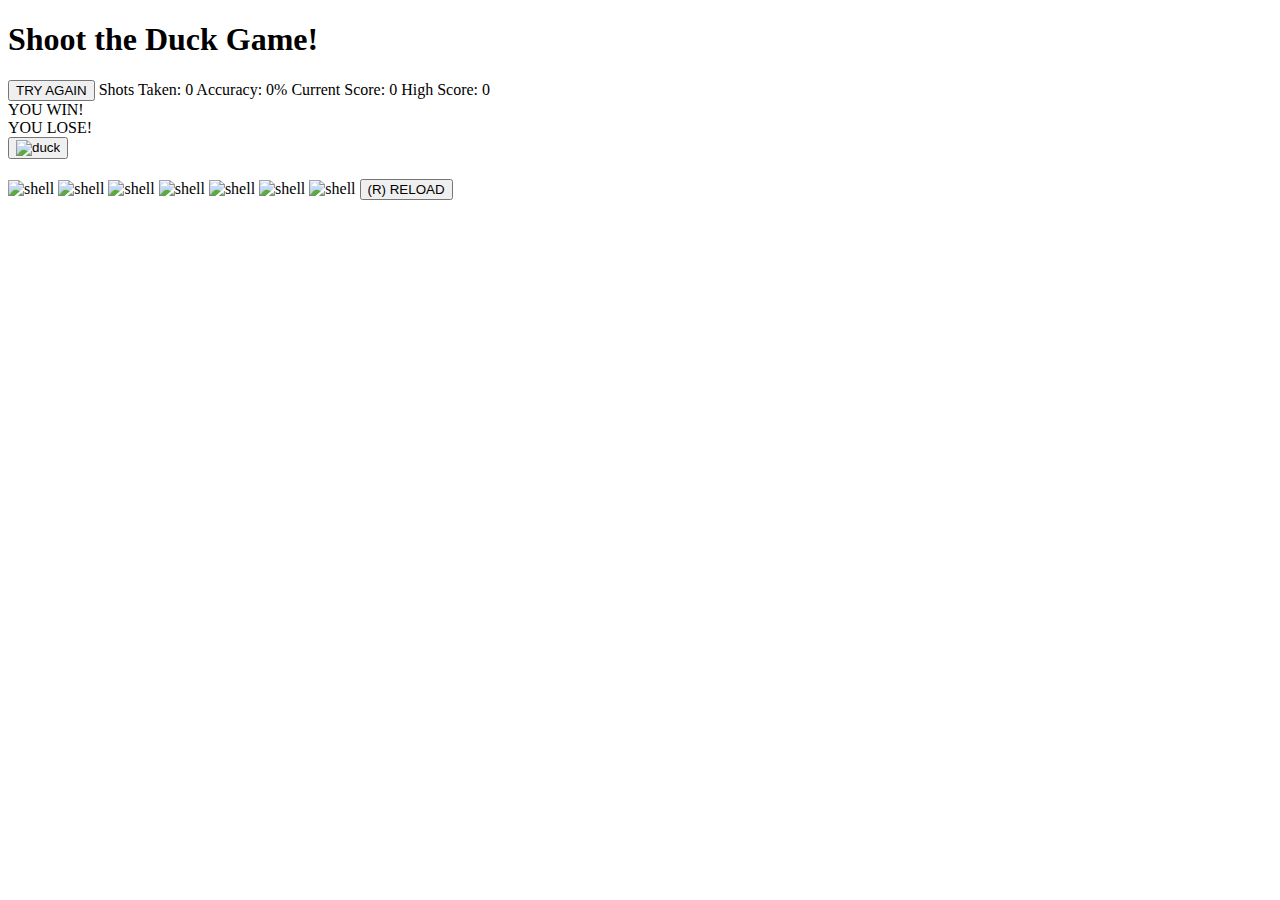
==== index.html @ 6053bcbb "Update and rename webGame.html to index.html" ====
<!DOCTYPE html>
<html lang="en">
<head>
    <meta charset="UTF-8">
    <meta name="viewport" content="width=device-width, initial-scale=1.0">
    <title>Duck Shoot</title>
    <style>.no-click {
        pointer-events: none;
    }</style>
    <link rel="stylesheet" href="webGame.css">
    <audio id="shotgun" src="sfx\564480__lumikon__shotgun-shot-sfx.wav"></audio>
    <audio id="shell" src="sfx\564481__lumikon__shotgun-shell-drop-sfx.wav"></audio>
    <audio id="reloadSound" src="sfx\564482__lumikon__shotgun-reload-sfx.wav"></audio>
    <audio id="ambiance1"  preload="auto" loop><source src="sfx\500169__sad3d__lakeside-ambience.wav" type="audio/wav"></audio>
    <audio id="duckSound1" src="sfx\185549__crazyduckman__a-quack.wav"></audio>
    <audio id="duckSound2" src=" sfx\185547__crazyduckman__duck-attacked.wav"></audio>
   
</head>
<body>
     <h1>Shoot the Duck Game!</h1>
    <section class="tryAgain">
        <button id="tryAgainButton">TRY AGAIN</button>
        Shots Taken: <span id="shots-taken">0</span>
        Accuracy: <span id="accuracy">0%</span>
        Current Score: <span id="currentScore">0</span>
        High Score: <span id="highScore">0</span>
        </section>
    
    <section id="results">
        <div class="winner hidden">YOU WIN!</div><div class="loser hidden">YOU LOSE!</div>        
    </section>
    <button id="gameButton">
        <img src="images/flyingDuck1.png" alt="duck">
        
    </button>
    <footer id="hud">       
    <h2>
        
        
    </h2>
    <section class="ammo">
    <img class="shell1"src="images\shotgunshell.png" alt="shell">
    <img class="shell2"src="images\shotgunshell.png" alt="shell">
    <img class="shell3"src="images\shotgunshell.png" alt="shell">
    <img class="shell4"src="images\shotgunshell.png" alt="shell">
    <img class="shell5"src="images\shotgunshell.png" alt="shell">
    <img class="shell6"src="images\shotgunshell.png" alt="shell">
    <img class="shell7"src="images\shotgunshell.png" alt="shell">
    <button id="reload">(R) RELOAD</button>
    <p id="countdown"></p>
</section>
       
    </footer>
    <script src="webGame.js"></script>
</body>
</html>
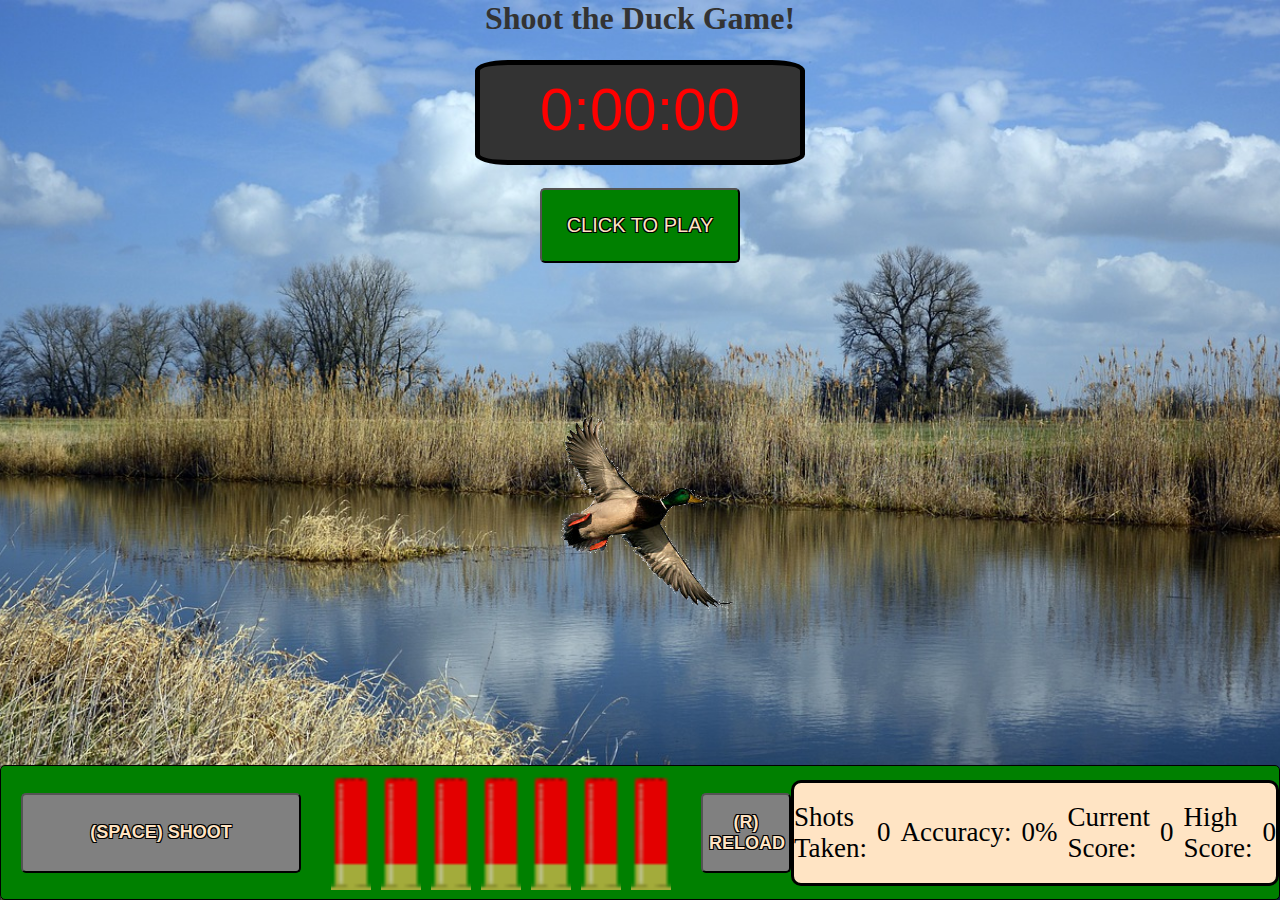
==== commit cb48e43b: "optimized font,and hud." ====
--- a/index.html
+++ b/index.html
@@ -7,7 +7,7 @@
     <style>.no-click {
         pointer-events: none;
     }</style>
-    <link rel="stylesheet" href="webGame.css">
+    <link rel="stylesheet" href="style.css">
     <audio id="shotgun" src="sfx\564480__lumikon__shotgun-shot-sfx.wav"></audio>
     <audio id="shell" src="sfx\564481__lumikon__shotgun-shell-drop-sfx.wav"></audio>
     <audio id="reloadSound" src="sfx\564482__lumikon__shotgun-reload-sfx.wav"></audio>
@@ -17,28 +17,20 @@
    
 </head>
 <body>
-     <h1>Shoot the Duck Game!</h1>
-    <section class="tryAgain">
-        <button id="tryAgainButton">TRY AGAIN</button>
-        Shots Taken: <span id="shots-taken">0</span>
-        Accuracy: <span id="accuracy">0%</span>
-        Current Score: <span id="currentScore">0</span>
-        High Score: <span id="highScore">0</span>
-        </section>
     
-    <section id="results">
-        <div class="winner hidden">YOU WIN!</div><div class="loser hidden">YOU LOSE!</div>        
-    </section>
+     <h1 class="title">Shoot the Duck Game!</h1>
+     <p id="countdown"></p>
+     <button class="tryAgainButton">CLICK TO PLAY</button>
     <button id="gameButton">
         <img src="images/flyingDuck1.png" alt="duck">
-        
     </button>
     <footer id="hud">       
-    <h2>
-        
-        
-    </h2>
-    <section class="ammo">
+    
+
+
+<section class="ammo">
+    <button id="shoot">(SPACE) SHOOT</button>
+    
     <img class="shell1"src="images\shotgunshell.png" alt="shell">
     <img class="shell2"src="images\shotgunshell.png" alt="shell">
     <img class="shell3"src="images\shotgunshell.png" alt="shell">
@@ -47,10 +39,14 @@
     <img class="shell6"src="images\shotgunshell.png" alt="shell">
     <img class="shell7"src="images\shotgunshell.png" alt="shell">
     <button id="reload">(R) RELOAD</button>
-    <p id="countdown"></p>
 </section>
-       
-    </footer>
-    <script src="webGame.js"></script>
+<section class="stats">  
+    Shots Taken: <span id="shots-taken">0</span>
+    Accuracy: <span id="accuracy">0%</span>
+    Current Score: <span id="currentScore">0</span>
+    High Score: <span id="highScore">0</span>
+    </section>
+</footer>
+    <script src="script.js"></script>
 </body>
 </html>
--- a/style.css
+++ b/style.css
@@ -0,0 +1,181 @@
+html, body {
+    height: 100%;
+    margin: 0;
+    padding: 0;
+    overflow: hidden
+    
+}
+
+body {
+    display: flex; 
+    flex-direction: column; 
+    justify-content: space-between; 
+    align-items: center; 
+    cursor: url('images/crossHair.png') 50 50, auto;
+    background-image: url('images/duckBackground.jpg');
+    background-size: cover;
+    background-repeat: no-repeat; 
+    background-position: center center;
+}
+
+h1 {
+    color: #333;
+    margin: 0;
+   
+}
+
+
+h2 {
+    display:flex;
+    margin: 0;
+    background-color: green;
+    width: 100%;    
+    text-align: center;     
+    margin: 0;
+    
+}
+
+#gameButton {
+    background: none;
+    border: none; 
+    cursor: url('images/crossHair.png') 50 50, auto;
+    padding: 0;
+    margin: 0; 
+    display: block;
+    width: 200px; 
+    height: 200px; 
+    border-radius: 50%; 
+    transition: transform 0.1s ease;
+}
+
+button img {    
+    width: 100%; 
+    height: 100%; 
+}
+
+.stats{
+  display: flex;
+  background-color: bisque;
+  align-items: center;
+  justify-content: center;
+  gap: 10px;
+  border-radius: 10px;
+  height: 100px;
+  border: 3px solid black;
+  width: 800px;
+  font-size: 27px;
+}
+
+
+.tryAgainButton {
+    display: flex;
+    flex-direction: column;
+    align-items: center;
+    justify-content: center;
+    background-color: green;
+    color: bisque;
+    width: 200px; 
+    height: 75px; 
+    font-size: 20px; 
+    border-radius: 5px;
+    cursor: url('images/crossHair.png') 50 50, auto;
+    text-shadow: 
+        -1px -1px 0 black,  
+        1px -1px 0 black,  
+        -1px 1px 0 black,  
+        1px 1px 0 black; 
+    
+   
+}
+#hud{
+    display: flex;
+    align-items: center;
+    justify-content: space-around;
+    width: 100%; 
+    height: 135px;
+    box-sizing: border-box;
+    background-color: green;    
+    border-radius: 5px;
+    border: 1px solid black;
+}
+#countdown{
+    font-family: 'Digital-7', sans-serif; /* Use a digital-style font if available */
+color: red;
+font-size: 60px;
+background-color: #333;
+border-radius: 10%;
+border: 5px solid black;
+width: 300px;
+height: 75px;
+text-align: center;
+position: fixed; /* Fixed positioning relative to the viewport */
+top: 0; /* Aligns the element to the top of the viewport */
+left: 50%; /* Centers the element horizontally within the viewport */
+transform: translateX(-50%);
+padding: 10px; /* Optional: for visualization */
+
+}
+
+.ammo {
+    display: flex;
+    align-items: center;
+    justify-content: space-around;
+    height: 100px;
+    width: 800px;
+    gap: 10px;  
+}
+.shell1,.shell2,.shell3,.shell4,.shell5,.shell6,.shell7{
+    width: 40px;
+    height: 115px;
+    
+}
+
+
+#reload{
+    color: bisque;
+    background-color: grey;
+    border-radius: 5px;
+    height: 80px;
+    margin-left: 20px;
+    width: 90px;
+    font-size: 18px;
+    text-shadow: 
+    -1px -1px 0 black,  
+    1px -1px 0 black,  
+    -1px 1px 0 black,  
+    1px 1px 0 black; 
+    font-weight: bold;
+}
+#shoot{
+    color: bisque;
+    text-shadow: 
+        -1px -1px 0 black,  
+        1px -1px 0 black,  
+        -1px 1px 0 black,  
+        1px 1px 0 black; 
+    background-color: grey;
+    border-radius: 5px;
+    height: 80px;
+    margin-left: 20px;
+    margin-right: 20px;
+    width: 280px;
+    font-size: 18px;
+    font-weight: bold;
+    
+    
+}
+
+.hidden {
+    display: none;
+}
+.opacity{
+    opacity: 90%;
+}
+.hide {
+    opacity:30%; /* Hide shells by default */
+}
+.show {
+    opacity: 1; /* Show shells */
+}
+
+
